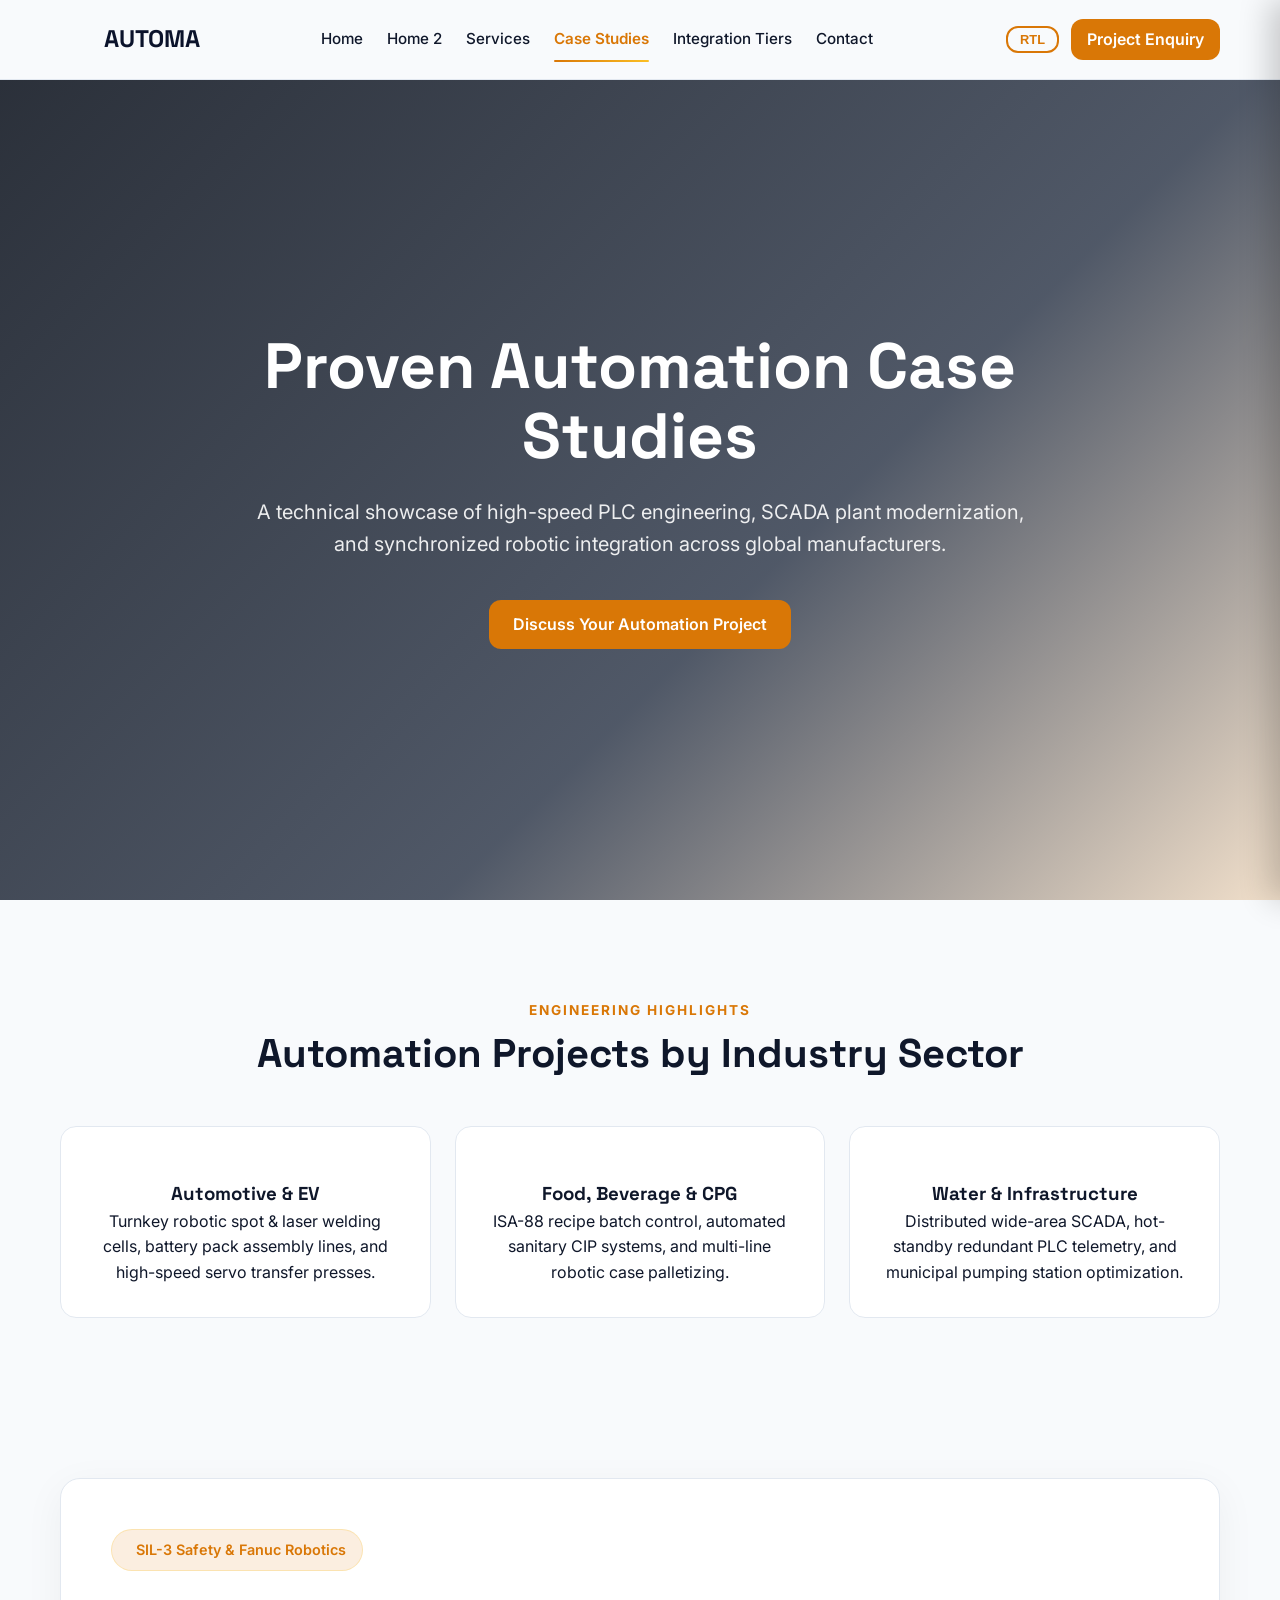
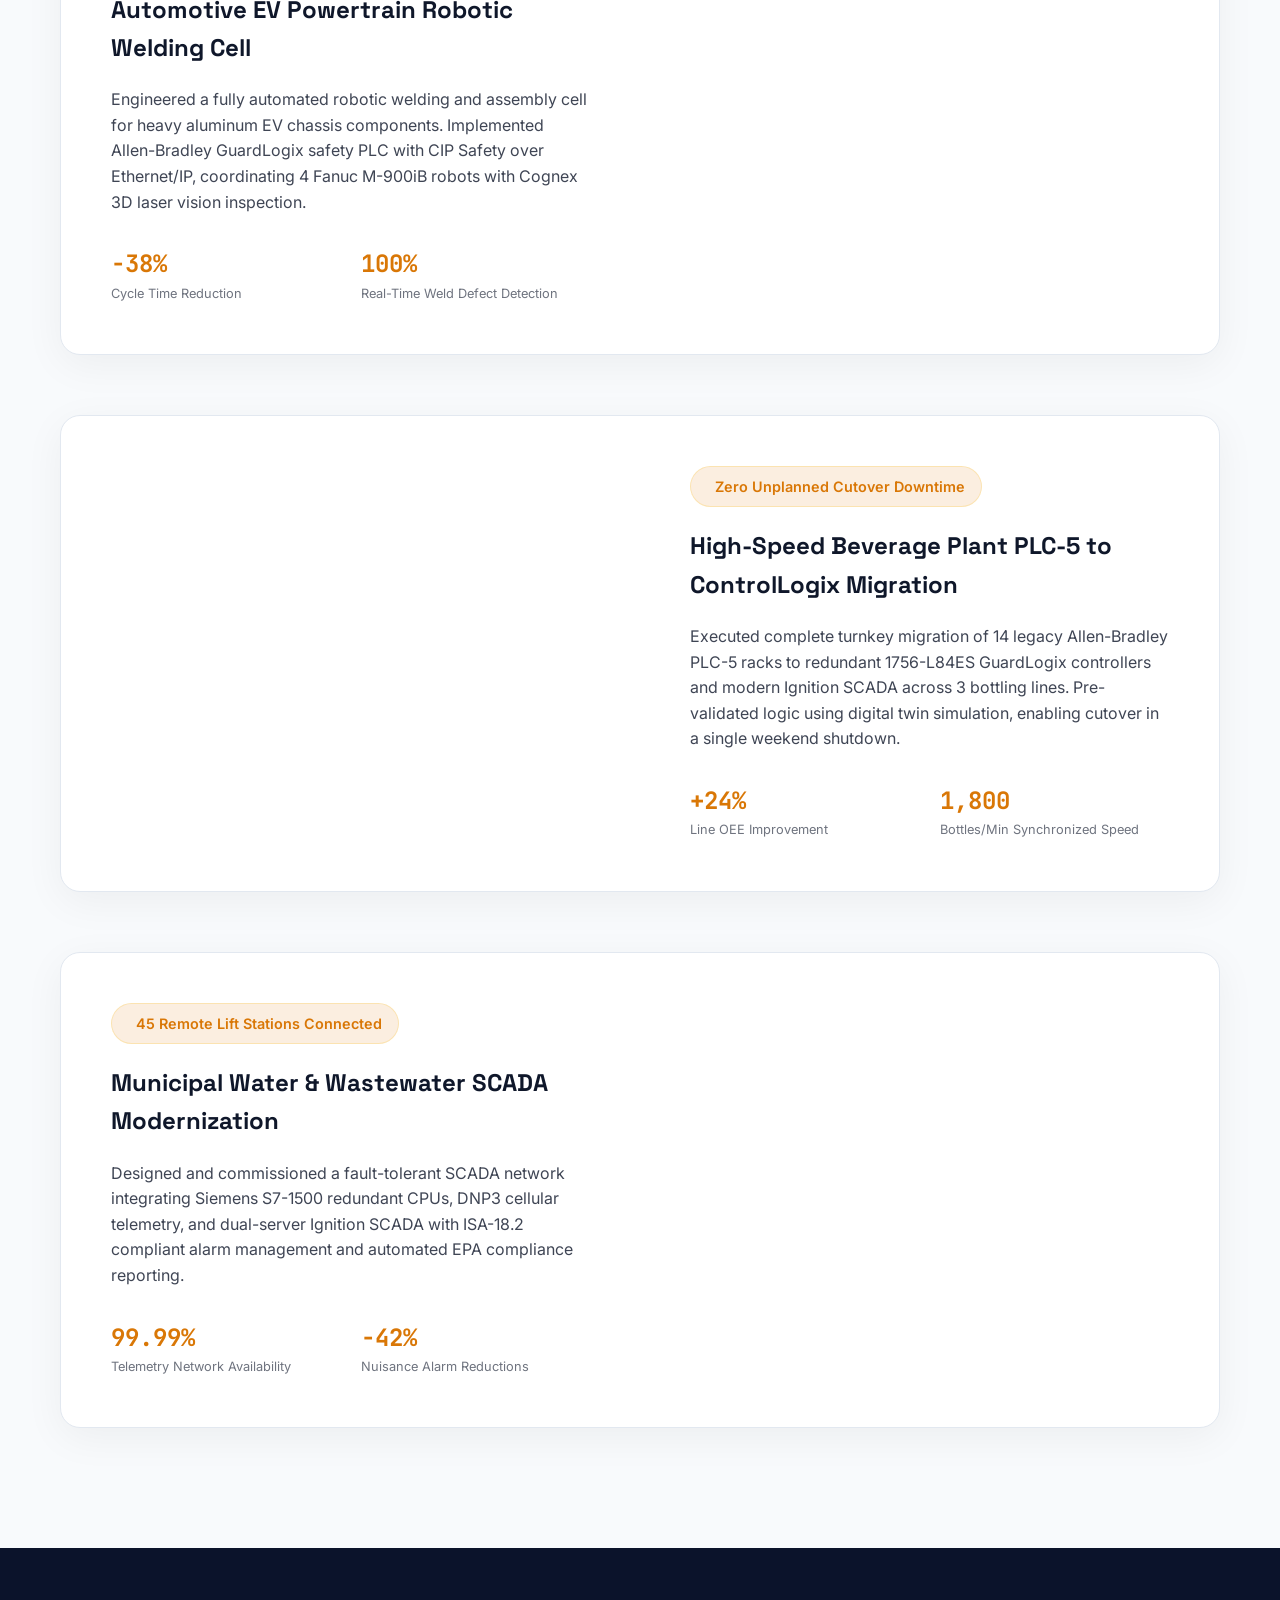
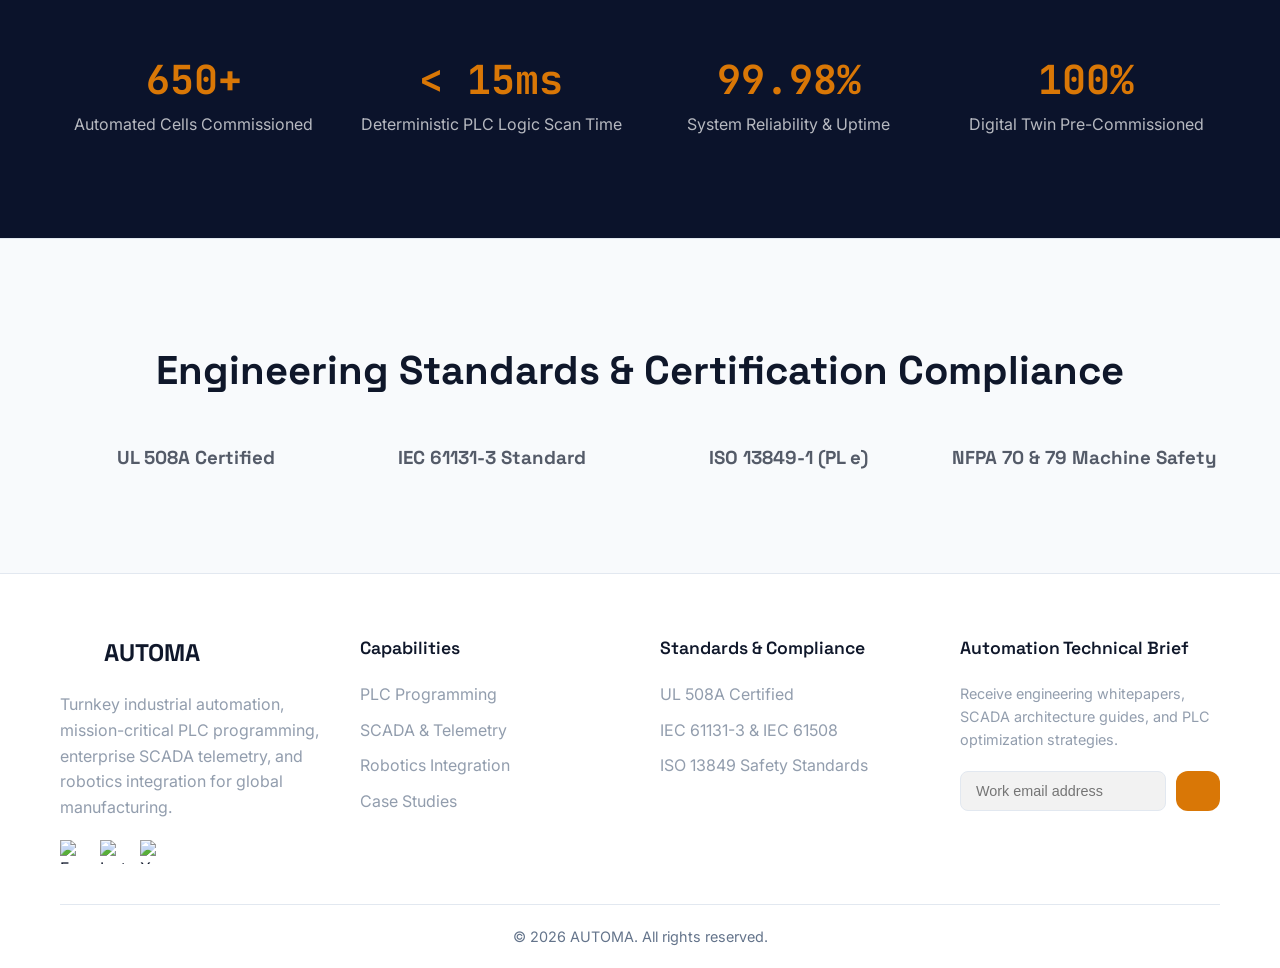
==== case-studies.html @ 33c6a789 "Initial commit" ====
<!DOCTYPE html>
<html lang="en" dir="ltr" data-theme="light">

<head>
    <meta charset="UTF-8">
    <meta name="viewport" content="width=device-width, initial-scale=1.0">
    <title>Case Studies | AUTOMA - PLC Engineering Projects</title>
    <link rel="icon" type="image/svg+xml" href="images/favicon.svg">
    <link rel="alternate icon" type="image/png" href="images/favicon.png">
    <meta name="description"
        content="Explore AUTOMA case studies of industrial automation projects, legacy PLC migrations, SCADA telemetry deployments, and turnkey robotic integration across high-throughput plants.">
    <script src="https://unpkg.com/lucide@latest"></script>
    <link rel="stylesheet" href="css/style.css">
    <link
        href="https://fonts.googleapis.com/css2?family=Inter:wght@400;500;600;700&family=JetBrains+Mono:wght@700&family=Space+Grotesk:wght@500;700&display=swap"
        rel="stylesheet">
    <style>
        .metric-badge {
            display: inline-flex;
            align-items: center;
            gap: 8px;
            padding: 8px 16px;
            background: rgba(217, 119, 6, 0.12);
            color: var(--secondary);
            border: 1px solid rgba(251, 191, 36, 0.25);
            border-radius: 50px;
            font-size: 0.9rem;
            font-weight: 600;
            margin-bottom: 20px;
        }

        .case-card {
            background: var(--card);
            border-radius: 20px;
            border: 1px solid var(--border);
            overflow: hidden;
            display: grid;
            grid-template-columns: 1fr 1fr;
            margin-bottom: 60px;
            box-shadow: 0 10px 40px rgba(0, 0, 0, 0.05);
        }

        .case-content {
            padding: 50px;
        }

        .case-image {
            background-size: cover;
            background-position: center;
            min-height: 350px;
        }

        @media (max-width: 1024px) {
            .case-card {
                grid-template-columns: 1fr;
            }

            .case-content {
                padding: 30px;
            }

            .case-image {
                height: 300px;
            }
        }
    </style>
</head>

<body>
    <header>
        <div class="container nav-container">
            <a href="index.html" class="logo">
                <i data-lucide="cpu" style="color: var(--secondary);"></i>
                <span>AUTOMA</span>
            </a>
            <nav class="nav-links">
                <a href="index.html">Home</a>
                <a href="home2.html">Home 2</a>
                <a href="services.html">Services</a>
                <a href="case-studies.html" aria-current="page">Case Studies</a>
                <a href="pricing.html">Integration Tiers</a>
                <a href="contact.html">Contact</a>
            </nav>
            <div class="nav-actions">
                <button id="theme-toggle" class="toggle-btn"><i data-lucide="moon"></i></button>
                <button id="rtl-toggle" class="btn btn-secondary"
                    style="padding: 4px 12px; font-size: 0.8rem;">RTL</button>
                <a href="contact.html" class="btn btn-primary" style="padding: 8px 16px;">Project Enquiry</a>
            </div>
            <button id="mobile-hamburger" class="hamburger"><i data-lucide="menu"></i></button>
        </div>
    </header>

    <!-- Mobile Navigation -->
    <div id="mobile-nav-overlay" class="mobile-nav-overlay"></div>
    <div id="mobile-nav" class="mobile-nav">
        <button id="mobile-close" class="mobile-close"><i data-lucide="x"></i></button>
        <div class="mobile-nav-links">
            <a href="index.html">Home</a>
            <a href="home2.html">Home 2</a>
            <a href="services.html">Services</a>
            <a href="case-studies.html" aria-current="page">Case Studies</a>
            <a href="pricing.html">Integration Tiers</a>
            <a href="contact.html">Contact</a>
            <div style="display: flex; flex-direction: column; gap: 10px; margin-top: 0; padding-bottom: 4px;">
                <a href="contact.html" class="btn btn-primary">Project Enquiry</a>
            </div>
            <div style="display: flex; gap: 10px; margin-top: 35px;">
                <button id="mobile-theme-toggle" class="btn btn-secondary" style="flex: 1; display: flex; justify-content: center; align-items: center; padding: 10px; border-radius: 8px;">
                    <i data-lucide="moon"></i>
                </button>
                <button id="mobile-rtl-toggle" class="btn btn-secondary" style="margin-top: 0; flex: 1; padding: 10px; font-size: 0.8rem;">RTL</button>
            </div>
        </div>
    </div>

    <main>
        <!-- HERO -->
        <section class="hero"
            style="background-image: url('https://images.unsplash.com/photo-1581092335397-9583fe92d232?auto=format&fit=crop&q=80&w=2070');">
            <div class="hero-overlay"></div>
            <div class="hero-content fade-in">
                <h1>Proven Automation Case Studies</h1>
                <p>A technical showcase of high-speed PLC engineering, SCADA plant modernization, and synchronized robotic integration across global manufacturers.</p>
                <div class="hero-btns">
                    <a href="contact.html" class="btn btn-primary">Discuss Your Automation Project</a>
                </div>
            </div>
        </section>

        <!-- SECTOR HUBS -->
        <section class="reveal" data-animation="zoom-in" style="padding: 100px 0;">
            <div class="container">
                <div class="section-title">
                    <p>ENGINEERING HIGHLIGHTS</p>
                    <h2>Automation Projects by Industry Sector</h2>
                </div>
                <div class="grid grid-flex">
                    <div class="card">
                        <i data-lucide="cpu" size="40" style="color: var(--secondary); margin-bottom: 20px;"></i>
                        <h3>Automotive & EV</h3>
                        <p>Turnkey robotic spot & laser welding cells, battery pack assembly lines, and high-speed servo transfer presses.</p>
                    </div>
                    <div class="card">
                        <i data-lucide="utensils" size="40" style="color: var(--secondary); margin-bottom: 20px;"></i>
                        <h3>Food, Beverage & CPG</h3>
                        <p>ISA-88 recipe batch control, automated sanitary CIP systems, and multi-line robotic case palletizing.</p>
                    </div>
                    <div class="card">
                        <i data-lucide="droplet" size="40" style="color: var(--secondary); margin-bottom: 20px;"></i>
                        <h3>Water & Infrastructure</h3>
                        <p>Distributed wide-area SCADA, hot-standby redundant PLC telemetry, and municipal pumping station optimization.</p>
                    </div>
                </div>
            </div>
        </section>

        <!-- FEATURED PROJECTS -->
        <section>
            <div class="container">
                <!-- Project 1 -->
                <div class="case-card">
                    <div class="case-content mobile-center-text">
                        <span class="metric-badge"><i data-lucide="shield-check" size="16"></i> SIL-3 Safety & Fanuc Robotics</span>
                        <h2 style="margin-bottom: 20px;">Automotive EV Powertrain Robotic Welding Cell</h2>
                        <p style="margin-bottom: 30px; opacity: 0.8;">Engineered a fully automated robotic welding and assembly cell for heavy aluminum EV chassis components. Implemented Allen-Bradley GuardLogix safety PLC with CIP Safety over Ethernet/IP, coordinating 4 Fanuc M-900iB robots with Cognex 3D laser vision inspection.</p>
                        <div class="grid grid-responsive case-metrics" style="gap: 20px;">
                            <div>
                                <h4 style="font-family: var(--font-mono); color: var(--secondary); font-size: 1.5rem;">
                                    -38%</h4>
                                <p style="font-size: 0.8rem; opacity: 0.6;">Cycle Time Reduction</p>
                            </div>
                            <div>
                                <h4 style="font-family: var(--font-mono); color: var(--secondary); font-size: 1.5rem;">
                                    100%</h4>
                                <p style="font-size: 0.8rem; opacity: 0.6;">Real-Time Weld Defect Detection</p>
                            </div>
                        </div>
                    </div>
                    <div class="case-image"
                        style="background-image: url('https://images.unsplash.com/photo-1563770660941-20978e870e26?auto=format&fit=crop&q=80&w=2070');">
                    </div>
                </div>

                <!-- Project 2 -->
                <div class="case-card" style="direction: rtl;">
                    <div class="case-content mobile-center-text" style="direction: ltr;">
                        <span class="metric-badge"><i data-lucide="zap" size="16"></i> Zero Unplanned Cutover Downtime</span>
                        <h2 style="margin-bottom: 20px;">High-Speed Beverage Plant PLC-5 to ControlLogix Migration</h2>
                        <p style="margin-bottom: 30px; opacity: 0.8;">Executed complete turnkey migration of 14 legacy Allen-Bradley PLC-5 racks to redundant 1756-L84ES GuardLogix controllers and modern Ignition SCADA across 3 bottling lines. Pre-validated logic using digital twin simulation, enabling cutover in a single weekend shutdown.</p>
                        <div class="grid grid-responsive case-metrics" style="gap: 20px;">
                            <div>
                                <h4 style="font-family: var(--font-mono); color: var(--secondary); font-size: 1.5rem;">
                                    +24%</h4>
                                <p style="font-size: 0.8rem; opacity: 0.6;">Line OEE Improvement</p>
                            </div>
                            <div>
                                <h4 style="font-family: var(--font-mono); color: var(--secondary); font-size: 1.5rem;">
                                    1,800</h4>
                                <p style="font-size: 0.8rem; opacity: 0.6;">Bottles/Min Synchronized Speed</p>
                            </div>
                        </div>
                    </div>
                    <div class="case-image"
                        style="background-image: url('https://images.unsplash.com/photo-1581091226825-a6a2a5aee158?auto=format&fit=crop&q=80&w=2070');">
                    </div>
                </div>

                <!-- Project 3 -->
                <div class="case-card">
                    <div class="case-content mobile-center-text">
                        <span class="metric-badge"><i data-lucide="activity" size="16"></i> 45 Remote Lift Stations Connected</span>
                        <h2 style="margin-bottom: 20px;">Municipal Water & Wastewater SCADA Modernization</h2>
                        <p style="margin-bottom: 30px; opacity: 0.8;">Designed and commissioned a fault-tolerant SCADA network integrating Siemens S7-1500 redundant CPUs, DNP3 cellular telemetry, and dual-server Ignition SCADA with ISA-18.2 compliant alarm management and automated EPA compliance reporting.</p>
                        <div class="grid grid-responsive case-metrics" style="gap: 20px;">
                            <div>
                                <h4 style="font-family: var(--font-mono); color: var(--secondary); font-size: 1.5rem;">
                                    99.99%</h4>
                                <p style="font-size: 0.8rem; opacity: 0.6;">Telemetry Network Availability</p>
                            </div>
                            <div>
                                <h4 style="font-family: var(--font-mono); color: var(--secondary); font-size: 1.5rem;">
                                    -42%</h4>
                                <p style="font-size: 0.8rem; opacity: 0.6;">Nuisance Alarm Reductions</p>
                            </div>
                        </div>
                    </div>
                    <div class="case-image"
                        style="background-image: url('https://images.unsplash.com/photo-1551288049-bebda4e38f71?auto=format&fit=crop&q=80&w=2070');">
                    </div>
                </div>
            </div>
        </section>

        <!-- METRIC DEEP-DIVE -->
        <section class="reveal" data-animation="fade-left"
            style="background: var(--primary); color: white; padding: 100px 0;">
            <div class="container grid impact-metrics" style="text-align: center; gap: 30px;">
                <div>
                    <h4 style="font-family: var(--font-mono); font-size: 2.5rem; color: var(--secondary);">650+</h4>
                    <p style="opacity: 0.7;">Automated Cells Commissioned</p>
                </div>
                <div>
                    <h4 style="font-family: var(--font-mono); font-size: 2.5rem; color: var(--secondary);">&lt; 15ms</h4>
                    <p style="opacity: 0.7;">Deterministic PLC Logic Scan Time</p>
                </div>
                <div>
                    <h4 style="font-family: var(--font-mono); font-size: 2.5rem; color: var(--secondary);">99.98%</h4>
                    <p style="opacity: 0.7;">System Reliability & Uptime</p>
                </div>
                <div>
                    <h4 style="font-family: var(--font-mono); font-size: 2.5rem; color: var(--secondary);">100%</h4>
                    <p style="opacity: 0.7;">Digital Twin Pre-Commissioned</p>
                </div>
            </div>
        </section>

        <!-- STANDARDS LOGOS / CLOUD -->
        <section class="reveal" data-animation="fade-in" style="padding: 100px 0; border-top: 1px solid var(--border);">
            <div class="container" style="text-align: center;">
                <h2 style="font-size: 2.5rem; margin-bottom: 40px;">Engineering Standards & Certification Compliance</h2>
                <div class="grid media-cloud"
                    style="opacity: 0.7; justify-items: center; text-align: center;">
                    <h3 class="pulse" style="margin: 0;">UL 508A Certified</h3>
                    <h3 class="pulse" style="margin: 0;">IEC 61131-3 Standard</h3>
                    <h3 class="pulse" style="margin: 0;">ISO 13849-1 (PL e)</h3>
                    <h3 class="pulse" style="margin: 0;">NFPA 70 & 79 Machine Safety</h3>
                </div>
            </div>
        </section>
    </main>

    <button id="back-to-top" class="back-to-top" title="Back to Top">
        <i data-lucide="arrow-up"></i>
    </button>

    <footer>
        <div class="container">
            <div class="footer-grid">
                <div>
                    <a href="index.html" class="logo footer-logo" style="margin-bottom: 20px;">
                        <i data-lucide="cpu" style="color: var(--secondary);"></i>
                        <span>AUTOMA</span>
                    </a>
                    <p style="opacity: 0.7; margin-bottom: 20px;">Turnkey industrial automation, mission-critical PLC programming, enterprise SCADA telemetry, and robotics integration for global manufacturing.</p>
                    <div class="footer-socials">
                        <a href="#" class="social-link"><img src="https://cdn.simpleicons.org/facebook"
                                alt="Facebook"></a>
                        <a href="#" class="social-link"><img src="https://cdn.simpleicons.org/instagram"
                                alt="Instagram"></a>
                        <a href="#" class="social-link"><img src="https://cdn.simpleicons.org/x" alt="X"></a>
                        <a href="#" class="social-link"><i data-lucide="linkedin" aria-label="LinkedIn"
                                style="color: var(--footer-text);"></i></a>
                    </div>
                </div>
                <div>
                    <h4>Capabilities</h4>
                    <ul style="margin-top: 20px; opacity: 0.7;">
                        <li style="margin-bottom: 10px;"><a href="services.html">PLC Programming</a></li>
                        <li style="margin-bottom: 10px;"><a href="services.html">SCADA & Telemetry</a></li>
                        <li style="margin-bottom: 10px;"><a href="services.html">Robotics Integration</a></li>
                        <li><a href="case-studies.html">Case Studies</a></li>
                    </ul>
                </div>
                <div>
                    <h4>Standards & Compliance</h4>
                    <ul style="margin-top: 20px; opacity: 0.7;">
                        <li style="margin-bottom: 10px;"><a href="#">UL 508A Certified</a></li>
                        <li style="margin-bottom: 10px;"><a href="#">IEC 61131-3 & IEC 61508</a></li>
                        <li><a href="#">ISO 13849 Safety Standards</a></li>
                    </ul>
                </div>
                <div>
                    <h4>Automation Technical Brief</h4>
                    <p style="margin-top: 20px; opacity: 0.7; font-size: 0.9rem; margin-bottom: 20px;">Receive engineering whitepapers, SCADA architecture guides, and PLC optimization strategies.</p>
                    <form class="newsletter-form">
                        <input type="email" placeholder="Work email address" required>
                        <button type="submit" class="btn btn-primary" title="Subscribe">
                            <i data-lucide="send"></i>
                        </button>
                    </form>
                </div>
            </div>
            <div class="footer-bottom">
                <p>&copy; 2026 AUTOMA. All rights reserved.</p>
            </div>
        </div>
    </footer>
    <script src="js/main.js"></script>
</body>

</html>
---- css/style.css ----
:root {
    /* Industrial Amber & Radiant Golden Color Palette */
    --primary: #0B132B;
    --secondary: #D97706; /* Primary Amber */
    --accent: #FBBF24;    /* Radiant Golden */
    --accent-gradient: linear-gradient(135deg, #D97706, #FBBF24);
    --secondary-hover: #FBBF24;
    --secondary-dark: #B45309;

    /* Light Mode */
    --bg-light: #F8FAFC;
    --text-light: #0F172A;
    --card-light: #FFFFFF;
    --border-light: #E2E8F0;

    /* Dark Mode */
    --bg-dark: #070D18;
    --text-dark: #F1F5F9;
    --card-dark: #0F1A2E;
    --border-dark: #1E2D4A;

    /* Fonts */
    --font-heading: 'Space Grotesk', 'Rajdhani', sans-serif;
    --font-body: 'Inter', sans-serif;
    --font-mono: 'JetBrains Mono', monospace;

    /* Spacing */
    --section-padding: 80px 20px;
    --container-max-width: 1200px;

    /* Defaults (Light Mode initial) */
    --bg: var(--bg-light);
    --text: var(--text-light);
    --card: var(--card-light);
    --border: var(--border-light);

    --transition: all 0.3s ease;

    /* Footer Config */
    --footer-bg: #FFFFFF;
    --footer-text: #0F172A;
    --footer-text-muted: #64748B;
    --footer-logo-color: #0F172A;
    --footer-border: var(--border-light);
    --logo-icon-color: #D97706;
    --icon-filter: none;
}

[data-theme="dark"] {
    --bg: var(--bg-dark);
    --text: var(--text-dark);
    --card: var(--card-dark);
    --border: var(--border-dark);

    /* Footer Config */
    --footer-bg: #070D18;
    --footer-text: #F1F5F9;
    --footer-text-muted: #94A3B8;
    --footer-logo-color: #FFFFFF;
    --footer-border: var(--border-dark);
    --logo-icon-color: var(--secondary);
    --icon-filter: invert(1);
}

[dir="rtl"] {
    direction: rtl;
    text-align: right;
}

* {
    margin: 0;
    padding: 0;
    box-sizing: border-box;
}

html,
body {
    background-color: var(--bg);
    color: var(--text);
    font-family: var(--font-body);
    line-height: 1.6;
    transition: var(--transition);
    overflow-x: hidden;
    width: 100%;
}

h1,
h2,
h3,
h4,
h5,
h6 {
    font-family: var(--font-heading);
    font-weight: 700;
    overflow-wrap: break-word;
    /* Prevent text overflow */
}

a {
    text-decoration: none;
    color: inherit;
    transition: var(--transition);
}

ul {
    list-style: none;
}

.container {
    max-width: var(--container-max-width);
    margin: 0 auto;
    padding: 0 20px;
    width: 100%;
}

/* --- BUTTONS --- */
.btn {
    display: inline-flex;
    align-items: center;
    justify-content: center;
    padding: 12px 24px;
    border-radius: 12px;
    font-weight: 600;
    cursor: pointer;
    transition: var(--transition);
    border: none;
    font-size: 1rem;
    gap: 8px;
    max-width: 100%;
    /* Ensure buttons don't overflow */
}

/* ... rest of buttons ... */
.btn-primary {
    background: var(--secondary);
    color: #FFFFFF;
}

.btn-primary:hover {
    transform: translateY(-2px);
    box-shadow: 0 4px 15px rgba(217, 119, 6, 0.45);
    background: var(--secondary-dark);
    color: #FFFFFF;
}

.btn-secondary {
    background: transparent;
    border: 2px solid var(--secondary);
    color: var(--secondary);
}

.btn-secondary:hover {
    background-color: var(--secondary);
    border-color: var(--secondary);
    color: #FFFFFF;
    box-shadow: 0 4px 15px rgba(217, 119, 6, 0.35);
}

/* --- GRID SYSTEM --- */
.grid {
    display: grid;
    gap: 24px;
    width: 100%;
}

@media (min-width: 1024px) {
    .grid-flex {
        grid-template-columns: repeat(auto-fit, minmax(280px, 1fr));
    }
}

@media (min-width: 768px) {
    .grid-responsive {
        grid-template-columns: 1fr 1fr;
    }
}

@media (max-width: 767px) {
    .grid-responsive {
        grid-template-columns: 1fr;
    }
}

/* --- CARD SYSTEM --- */
.card {
    background: var(--card);
    border: 1px solid var(--border);
    padding: 32px;
    border-radius: 16px;
    display: flex;
    flex-direction: column;
    align-items: center;
    justify-content: center;
    text-align: center;
    transition: var(--transition);
    width: 100%;
}

.card-img {
    width: 100%;
    height: 250px;
    object-fit: cover;
    border-radius: 12px;
    margin-bottom: 20px;
}

.card:hover {
    transform: translateY(-5px);
    border-color: var(--secondary);
}

.card-exception {
    align-items: flex-start;
    text-align: left;
}

/* --- HEADER --- */
header {
    position: fixed;
    top: 0;
    left: 0;
    width: 100%;
    z-index: 2000;
    background: var(--bg);
    border-bottom: 1px solid var(--border);
    height: 80px;
    display: flex;
    align-items: center;
    backdrop-filter: blur(10px);
}

body {
    padding-top: 80px;
}

body.auth-body {
    padding-top: 0;
    overflow: hidden;
}

.nav-container {
    display: flex;
    justify-content: space-between;
    align-items: center;
    width: 100%;
    gap: 15px;
}

.logo {
    display: flex;
    align-items: center;
    gap: 12px;
    font-family: var(--font-heading);
    font-weight: 800;
    font-size: 1.5rem;
    color: var(--primary);
    white-space: nowrap;
}

.logo i {
    color: var(--logo-icon-color, var(--secondary)) !important;
    width: 32px;
    height: 32px;
    stroke-width: 2.5px;
}

[data-theme="light"] .logo-accent i {
    color: var(--secondary) !important;
}



@media (max-width: 1024px) {
    .logo {
        font-size: 1.3rem;
    }
}

@media (max-width: 768px) {
    .logo {
        font-size: 1.2rem;
    }
}

[data-theme="dark"] .logo {
    color: var(--secondary);
}

.nav-links {
    display: flex;
    gap: 24px;
    align-items: center;
}

.nav-links a {
    font-weight: 500;
    font-size: 0.95rem;
    white-space: nowrap;
}

.nav-links a:not(.btn):hover {
    color: var(--secondary);
}

.nav-links a[aria-current="page"] {
    color: var(--secondary);
    font-weight: 600;
    position: relative;
    white-space: nowrap;
}

.nav-links a[aria-current="page"]::after {
    content: "";
    position: absolute;
    left: 0;
    right: 0;
    bottom: -10px;
    height: 2px;
    border-radius: 2px;
    background: linear-gradient(90deg, #D97706, #FBBF24);
}

.nav-actions {
    display: flex;
    align-items: center;
    gap: 12px;
    white-space: nowrap;
}

.nav-actions .btn {
    white-space: nowrap;
}

.toggle-btn {
    background: transparent;
    border: none;
    cursor: pointer;
    color: var(--text);
    font-size: 1.25rem;
    display: flex;
    align-items: center;
    justify-content: center;
    transition: var(--transition);
}

.toggle-btn:hover {
    color: var(--secondary);
}

/* --- MOBILE MENU --- */
.mobile-nav-overlay {
    position: fixed;
    top: 0;
    left: 0;
    width: 100%;
    height: 100%;
    background: rgba(0, 0, 0, 0.5);
    z-index: 1500;
    display: none;
    backdrop-filter: blur(5px);
}

.mobile-nav-overlay.active {
    display: block;
}

.hamburger {
    display: none;
    background: transparent;
    border: none;
    cursor: pointer;
    color: var(--text);
    font-size: 1.5rem;
    padding: 10px;
    margin-right: -10px;
    z-index: 1100;
}

.mobile-nav {
    position: fixed;
    top: 0;
    right: 0;
    width: min(300px, 80%);
    height: 100vh;
    background: var(--bg);
    border-left: 1px solid var(--border);
    z-index: 2001;
    padding: 24px 24px 40px 24px; /* Extra bottom padding so last button border is never clipped */
    display: flex;
    flex-direction: column;
    gap: 15px;
    overflow-y: auto;
    transform: translateX(100%);
    transition: transform 0.3s cubic-bezier(0.4, 0, 0.2, 1);
    box-shadow: -10px 0 30px rgba(0, 0, 0, 0.2);
    text-align: center;
}

.mobile-nav.active {
    transform: translateX(0);
}

.mobile-nav-links {
    display: flex;
    flex-direction: column;
    gap: 15px;
    margin-top: 0;
    width: 100%;
    flex-shrink: 0;
}

.mobile-nav-links a {
    font-size: 1.1rem;
    font-weight: 500;
    padding: 12px 16px;
    border-radius: 12px;
    color: var(--text);
    transition: var(--transition);
}

.mobile-nav-links a:hover,
.mobile-nav-links a[aria-current="page"] {
    background: var(--card);
    color: var(--secondary);
}

.mobile-nav-links a[aria-current="page"] {
    background: var(--card);
    color: var(--secondary);
}

.mobile-nav-links a:last-child {
    border-bottom: none;
}

.mobile-close {
    align-self: flex-end;
    background: transparent;
    border: none;
    font-size: 1.5rem;
    color: var(--text);
    cursor: pointer;
    padding: 10px;
}

@media (max-width: 1024px) {

    .nav-links,
    .nav-actions {
        display: none !important;
    }

    .hamburger {
        display: flex !important;
        align-items: center;
        justify-content: center;
    }

    /* Login button: reduced height + bottom border fix — hamburger menu only */
    .mobile-nav-links .btn.btn-secondary {
        padding-top: 8px;
        padding-bottom: 8px;
        margin-bottom: 10px;
    }
}

/* --- HERO SECTION --- */
.hero {
    min-height: calc(100vh - 80px);
    position: relative;
    display: flex;
    align-items: center;
    justify-content: center;
    padding: 60px 20px;
    background-size: cover;
    background-position: center;
    color: white;
    width: 100%;
}

.hero-overlay {
    position: absolute;
    top: 0;
    left: 0;
    width: 100%;
    height: 100%;
    background: linear-gradient(135deg, rgba(7, 13, 24, 0.85) 0%, rgba(15, 26, 46, 0.72) 60%, rgba(217, 119, 6, 0.20) 100%);
}

.hero-content {
    position: relative;
    z-index: 1;
    max-width: 100%;
    width: 800px;
    text-align: center;
}

.hero h1 {
    font-size: clamp(2rem, 8vw, 4rem);
    margin-bottom: 24px;
    line-height: 1.1;
}

.hero p {
    font-size: clamp(1rem, 2vw, 1.25rem);
    margin-bottom: 40px;
    opacity: 0.9;
}

.hero-btns {
    display: flex;
    gap: 16px;
    justify-content: center;
    flex-wrap: wrap;
}

@media (max-width: 480px) {
    .hero-btns .btn {
        width: 100%;
    }
}

/* --- SECTIONS --- */
section {
    padding: 60px 20px;
    width: 100%;
}

.section-title {
    text-align: center;
    margin-bottom: 40px;
}

.section-title h2 {
    font-size: clamp(1.75rem, 5vw, 2.5rem);
    margin-bottom: 16px;
}

.section-title p {
    color: var(--secondary);
    text-transform: uppercase;
    letter-spacing: 2px;
    font-weight: 700;
    font-size: 0.85rem;
}

/* --- FAQ ACCORDION DROPDOWN --- */
.faq-accordion {
    max-width: 850px;
    margin: 0 auto;
    display: flex;
    flex-direction: column;
    gap: 16px;
    width: 100%;
}

.faq-item {
    background: var(--bg);
    border: 1px solid var(--border);
    border-radius: 16px;
    overflow: hidden;
    transition: var(--transition);
}

.faq-item:hover {
    border-color: var(--secondary);
}

.faq-item.active {
    border-color: var(--secondary);
    box-shadow: 0 4px 20px rgba(217, 119, 6, 0.12);
}

.faq-question {
    width: 100%;
    padding: 22px 24px;
    display: flex;
    justify-content: space-between;
    align-items: center;
    background: transparent;
    border: none;
    cursor: pointer;
    font-family: var(--font-heading);
    font-size: 1.1rem;
    font-weight: 700;
    color: var(--text);
    text-align: left;
    gap: 16px;
    transition: var(--transition);
}

[dir="rtl"] .faq-question {
    text-align: right;
}

.faq-question:hover,
.faq-item.active .faq-question {
    color: var(--secondary);
}

.faq-icon {
    flex-shrink: 0;
    width: 22px;
    height: 22px;
    transition: transform 0.3s cubic-bezier(0.4, 0, 0.2, 1);
    color: var(--secondary);
}

.faq-item.active .faq-icon {
    transform: rotate(180deg);
}

.faq-answer {
    max-height: 0;
    overflow: hidden;
    transition: max-height 0.35s cubic-bezier(0.4, 0, 0.2, 1);
}

.faq-item.active .faq-answer {
    max-height: 300px;
}

.faq-answer-inner {
    padding: 0 24px 24px 24px;
    color: var(--text);
    opacity: 0.85;
    line-height: 1.75;
    font-size: 0.98rem;
    border-top: 1px solid rgba(217, 119, 6, 0.1);
    padding-top: 16px;
}

/* --- STANDARDS COMPLIANCE GRID --- */
.standards-grid {
    display: grid;
    grid-template-columns: repeat(3, 1fr);
    gap: 24px;
    width: 100%;
}

.standards-grid .card:nth-child(4) {
    grid-column: 2;
}

.standards-card {
    padding: 32px 24px;
    display: flex;
    flex-direction: column;
    align-items: center;
    text-align: center;
    justify-content: center;
}

.standards-card .icon-box {
    width: 52px;
    height: 52px;
    background: rgba(217, 119, 6, 0.12);
    color: var(--secondary);
    border-radius: 14px;
    display: flex;
    align-items: center;
    justify-content: center;
    margin: 0 auto 16px auto;
}

.standards-card .badge-pill {
    display: inline-flex;
    align-items: center;
    gap: 6px;
    font-size: 0.75rem;
    font-weight: 700;
    color: var(--secondary);
    background: rgba(217, 119, 6, 0.1);
    padding: 4px 12px;
    border-radius: 6px;
    margin: 0 auto 12px auto;
}

@media (max-width: 1024px) {
    .standards-grid {
        grid-template-columns: repeat(2, 1fr);
        gap: 20px;
    }
    .standards-grid .card:nth-child(4) {
        grid-column: auto;
    }
    .standards-card {
        align-items: center !important;
        text-align: center !important;
        justify-content: center !important;
    }
}

@media (max-width: 640px) {
    .standards-grid {
        grid-template-columns: 1fr;
    }
    .standards-grid .card:nth-child(4) {
        grid-column: auto;
    }
}

/* --- FOOTER --- */
footer {
    background: var(--footer-bg);
    color: var(--footer-text);
    border-top: 1px solid var(--footer-border);
    padding: 60px 0 20px;
    width: 100%;
}

.footer-logo {
    color: var(--footer-logo-color) !important;
}

.footer-grid {
    display: grid;
    grid-template-columns: repeat(auto-fit, minmax(150px, 1fr));
    gap: 40px;
    margin-bottom: 40px;
}

footer h4 {
    color: var(--footer-text);
    font-size: 1.1rem;
    font-weight: 600;
}

footer p,
footer ul {
    color: var(--footer-text-muted);
}

footer ul a {
    color: var(--footer-text-muted);
    transition: var(--transition);
}

footer ul a:hover {
    color: var(--secondary);
}

.footer-socials {
    display: flex;
    gap: 16px;
    align-items: center;
}

.social-link {
    display: flex;
    align-items: center;
    justify-content: center;
    transition: var(--transition);
}

.social-link i {
    width: 24px;
    height: 24px;
    color: var(--footer-text);
}

.social-link img {
    width: 24px;
    height: 24px;
    object-fit: contain;
}

[data-theme="dark"] .footer-socials img[src*="/x"] {
    filter: invert(1);
}

.social-link:hover {
    transform: translateY(-3px);
    opacity: 0.8;
}

.footer-bottom {
    border-top: 1px solid var(--footer-border) !important;
    padding-top: 20px;
    text-align: center;
    color: var(--footer-text-muted) !important;
    font-size: 0.9rem;
}

.impact-metrics, .media-cloud {
    grid-template-columns: repeat(4, 1fr);
}

@media (max-width: 1024px) {
    .impact-metrics, .media-cloud {
        grid-template-columns: 1fr 1fr;
        justify-items: center;
        gap: 40px 20px;
    }
}

@media (max-width: 500px) {
    .impact-metrics, .media-cloud {
        grid-template-columns: 1fr;
    }
}

.dashboard-layout {
    display: flex;
    min-height: 100vh;
    width: 100%;
}

.sidebar {
    width: 280px;
    background: var(--card);
    border-right: 1px solid var(--border);
    position: fixed;
    height: 100vh;
    padding: 24px;
    display: flex;
    flex-direction: column;
    left: 0;
    transition: transform 0.3s ease;
    z-index: 1100;
}

.main-content {
    flex: 1;
    margin-left: 280px;
    padding: 40px;
    background: var(--bg);
    width: calc(100% - 280px);
}

@media (max-width: 1024px) {
    .sidebar {
        transform: translateX(-100%);
    }

    .sidebar.active {
        transform: translateX(0);
    }

    .main-content {
        margin-left: 0;
        padding: 20px;
        width: 100%;
    }

    .sidebar-overlay {
        display: none;
        position: fixed;
        top: 0;
        left: 0;
        width: 100%;
        height: 100%;
        background: rgba(0, 0, 0, 0.5);
        z-index: 1050;
    }

    .sidebar-overlay.active {
        display: block;
    }
}

.metrics-grid {
    display: grid;
    grid-template-columns: repeat(auto-fit, minmax(180px, 1fr));
    gap: 24px;
    margin-bottom: 40px;
}

.metric-card {
    background: var(--card);
    padding: 24px;
    border-radius: 12px;
    border-left: 4px solid var(--secondary);
}

.metric-value {
    font-family: var(--font-mono);
    font-size: 1.75rem;
    font-weight: 700;
}

/* --- ANIMATIONS --- */
@keyframes fadeInUp {
    from {
        opacity: 0;
        transform: translateY(20px);
    }

    to {
        opacity: 1;
        transform: translateY(0);
    }
}

@keyframes fadeInLeft {
    from {
        opacity: 0;
        transform: translateX(-30px);
    }

    to {
        opacity: 1;
        transform: translateX(0);
    }
}

@keyframes fadeInRight {
    from {
        opacity: 0;
        transform: translateX(30px);
    }

    to {
        opacity: 1;
        transform: translateX(0);
    }
}

@keyframes zoomIn {
    from {
        opacity: 0;
        transform: scale(0.95);
    }

    to {
        opacity: 1;
        transform: scale(1);
    }
}

@keyframes pulse {
    0% {
        transform: scale(1);
    }

    50% {
        transform: scale(1.02);
    }

    100% {
        transform: scale(1);
    }
}

.fade-in {
    animation: fadeInUp 0.8s ease forwards;
}

.fade-left {
    animation: fadeInLeft 0.8s ease forwards;
}

.fade-right {
    animation: fadeInRight 0.8s ease forwards;
}

.zoom-in {
    animation: zoomIn 0.8s ease forwards;
}

.pulse {
    animation: pulse 2s infinite ease-in-out;
}

.reveal {
    opacity: 0;
}

/* --- NEWSLETTER --- */
.newsletter-form {
    display: flex;
    gap: 10px;
}

.newsletter-form input {
    flex: 1;
    background: rgba(0, 0, 0, 0.05);
    border: 1px solid var(--border);
    padding: 10px 15px;
    border-radius: 8px;
    color: var(--text);
    font-size: 0.9rem;
    min-width: 150px;
}

[data-theme="dark"] .newsletter-form input {
    background: rgba(255, 255, 255, 0.05);
    color: white;
}

.newsletter-form input:focus {
    outline: none;
    border-color: var(--secondary);
    background: rgba(255, 255, 255, 0.1);
}

.newsletter-form .btn {
    padding: 10px !important;
    min-width: 44px;
}

.newsletter-form .btn i {
    width: 20px;
    height: 20px;
}

/* --- BACK TO TOP --- */
.back-to-top {
    position: fixed;
    bottom: 30px;
    right: 30px;
    width: 50px;
    height: 50px;
    background: var(--secondary);
    color: #FFFFFF;
    border: none;
    border-radius: 50%;
    display: flex;
    align-items: center;
    justify-content: center;
    cursor: pointer;
    z-index: 1000;
    opacity: 0;
    visibility: hidden;
    transition: var(--transition);
    box-shadow: 0 4px 15px rgba(217, 119, 6, 0.45);
}

.back-to-top.visible {
    opacity: 1;
    visibility: visible;
}

.back-to-top:hover {
    transform: translateY(-5px);
    background: linear-gradient(135deg, #D97706, #FBBF24);
    color: #FFFFFF;
    box-shadow: 0 6px 20px rgba(251, 191, 36, 0.5);
}

@media (max-width: 1024px) {
    .about-content {
        text-align: center;
        margin-bottom: 40px;
    }
    
    .about-content ul {
        display: block;
        width: fit-content;
        margin: 0 auto 30px auto;
        text-align: left;
    }
    
    .about-content li {
        justify-content: flex-start;
    }

    .about-content .btn {
        display: inline-block;
        margin: 0 auto;
    }

    .vision-text, .exec-text, .mobile-center-text {
        text-align: center;
        margin: 20px 0;
    }

    .card-exception {
        text-align: center;
        display: flex;
        flex-direction: column;
        align-items: center;
    }

    .card-exception ul {
        display: inline-block;
        text-align: left;
        margin: 0 auto 30px auto;
    }

    .case-metrics > div {
        text-align: center;
    }

    .pricing-header-content {
        text-align: center;
        width: 100%;
    }

    .pricing-card {
        align-items: center;
        text-align: center;
    }

    .features-list {
        text-align: left;
        width: 100%;
    }
}

@media (max-width: 768px) {
    .back-to-top {
        bottom: 20px;
        right: 20px;
        width: 40px;
        height: 40px;
    }
}


/* Responsive Footer Overrides */
@media (max-width: 1024px) {
    footer .footer-grid {
        grid-template-columns: 1fr !important;
        text-align: center;
        gap: 40px;
    }

    footer .footer-logo {
        justify-content: center;
    }

    footer .footer-socials {
        justify-content: center;
    }

    footer .newsletter-form {
        justify-content: center;
    }

    footer ul {
        padding: 0;
        text-align: center;
    }
    
    footer .container > div {
        display: flex;
        flex-direction: column;
        align-items: center;
    }
}

/* --- AUTH PAGES BRANDING --- */
.auth-header .logo {
    font-size: 2rem !important;
}

.auth-header h2 {
    font-size: 1.5rem !important;
    margin-top: 10px;
}

@media (max-width: 1024px) {
    .auth-header .logo {
        font-size: 1.9rem !important;
    }

    .auth-header h2 {
        font-size: 1.4rem !important;
    }
}

@media (max-width: 768px) {
    .auth-header .logo {
        font-size: 1.8rem !important;
    }

    .auth-header h2 {
        font-size: 1.3rem !important;
    }
}

/* --- DARK MODE CONTRAST --- */
[data-theme="dark"] .footer-socials a,
[data-theme="dark"] .contact-social a {
    color: #FFFFFF !important;
}

[data-theme="dark"] .footer-socials a i,
[data-theme="dark"] .contact-social a svg {
    color: #FFFFFF !important;
    fill: #FFFFFF !important;
}

[data-theme="dark"] .social-link i {
    color: #FFFFFF !important;
}

/* Specific fix for X icon image which is a static IMG from CDN */
[data-theme="dark"] .footer-socials .social-link img[alt="X"],
[data-theme="dark"] .contact-social .social-link img[alt="X"] {
    filter: invert(1) brightness(10) !important;
}
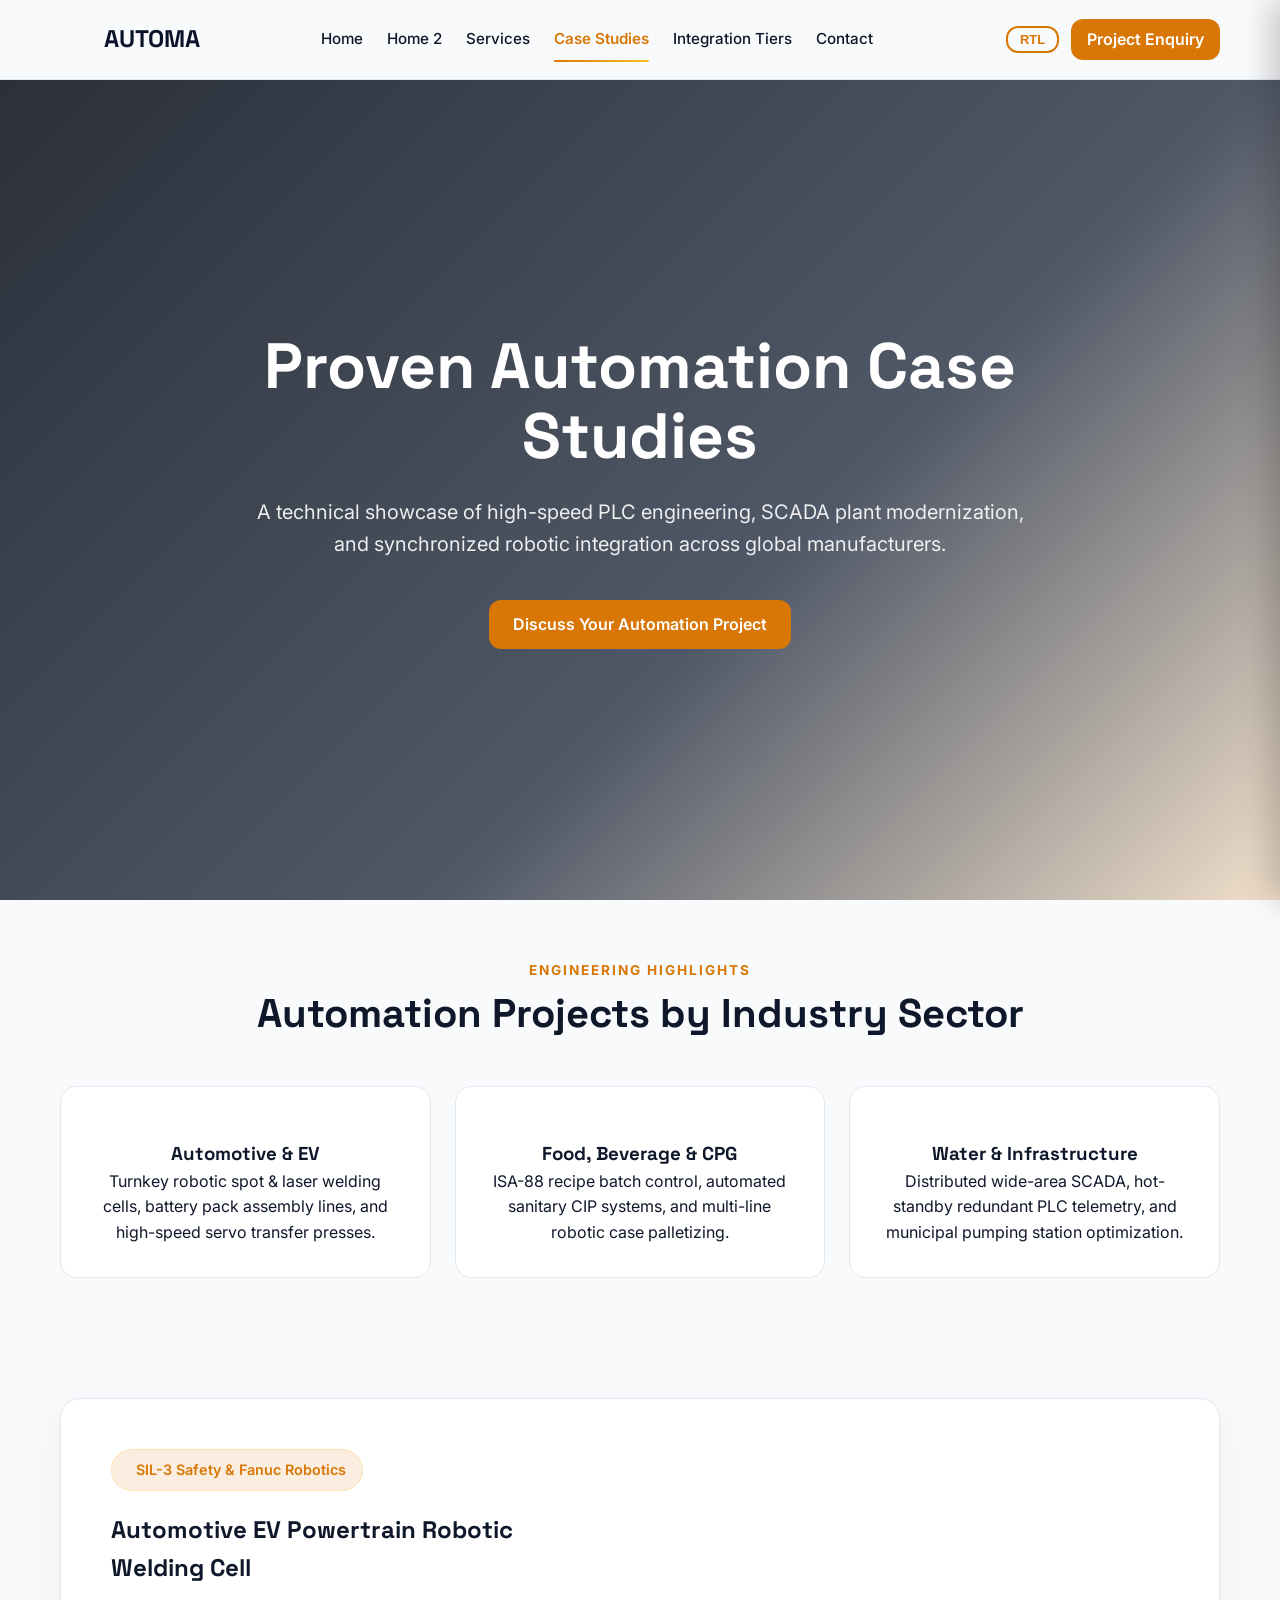
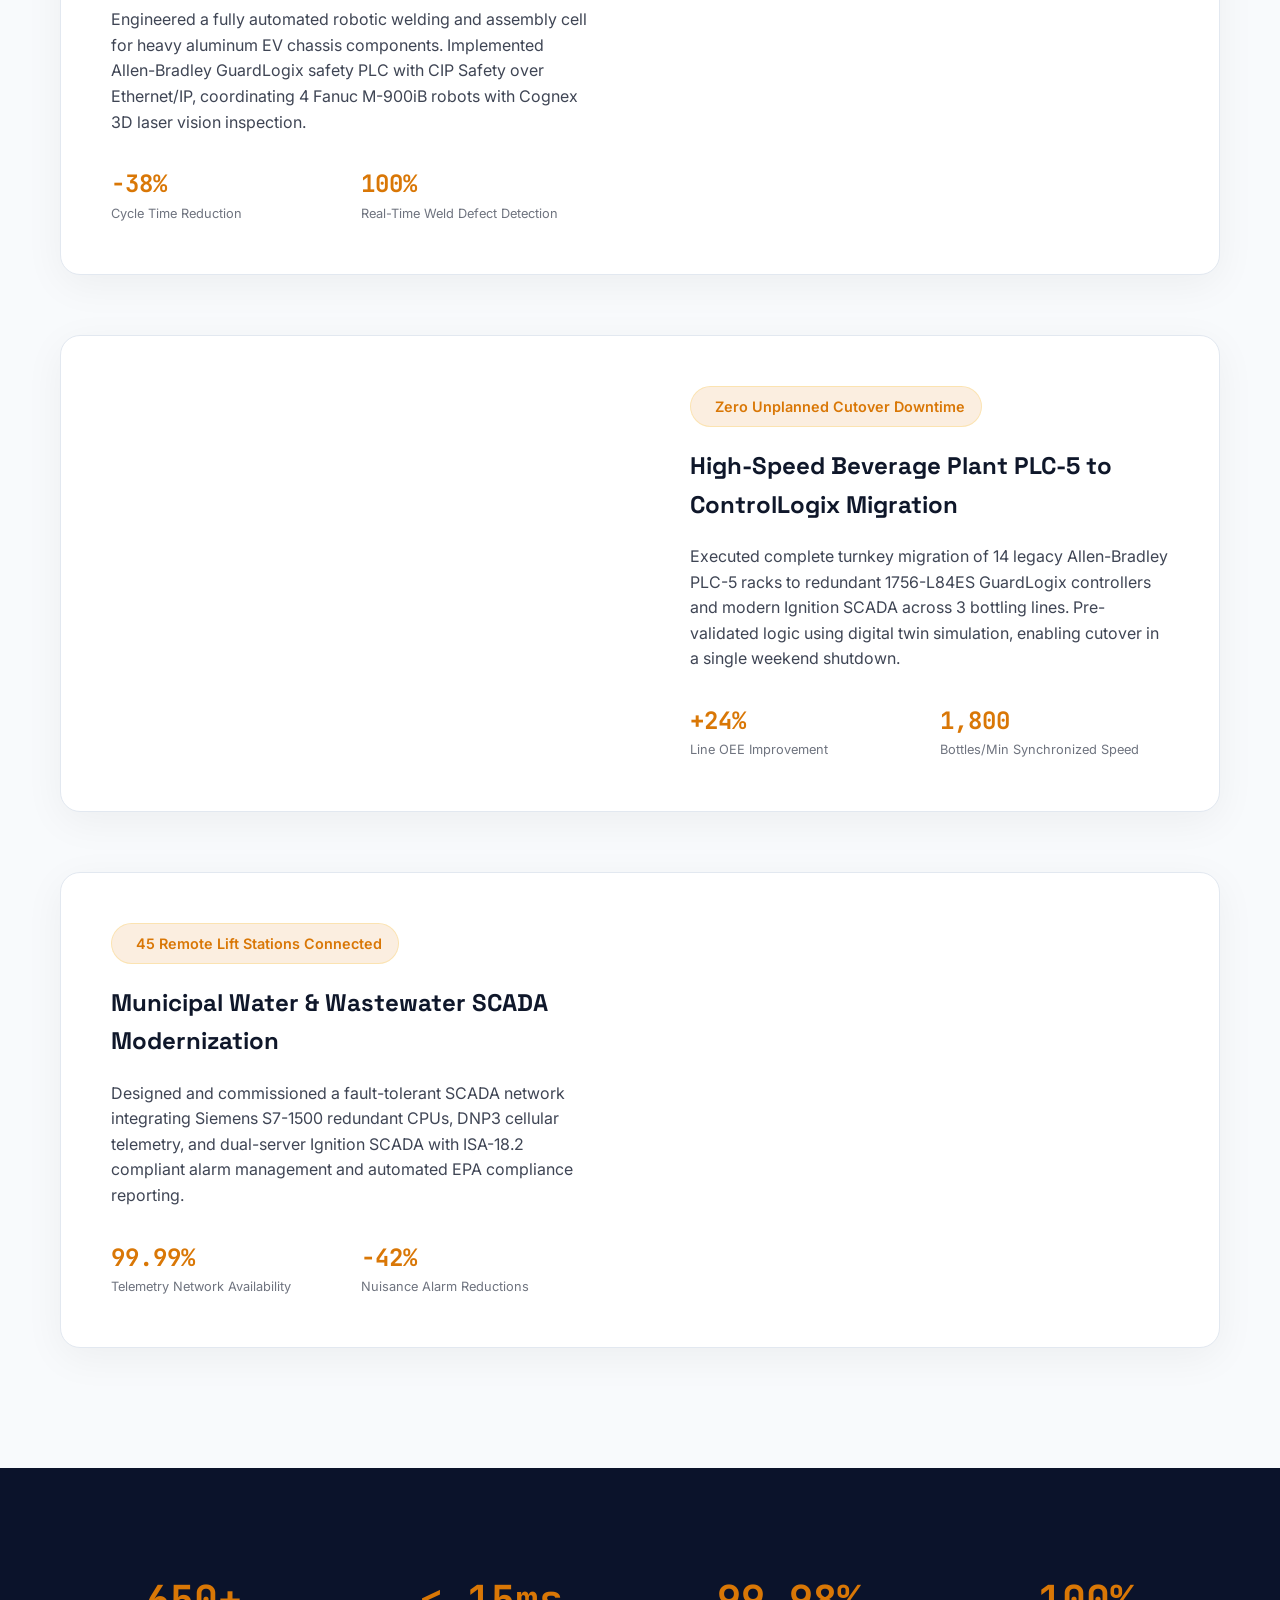
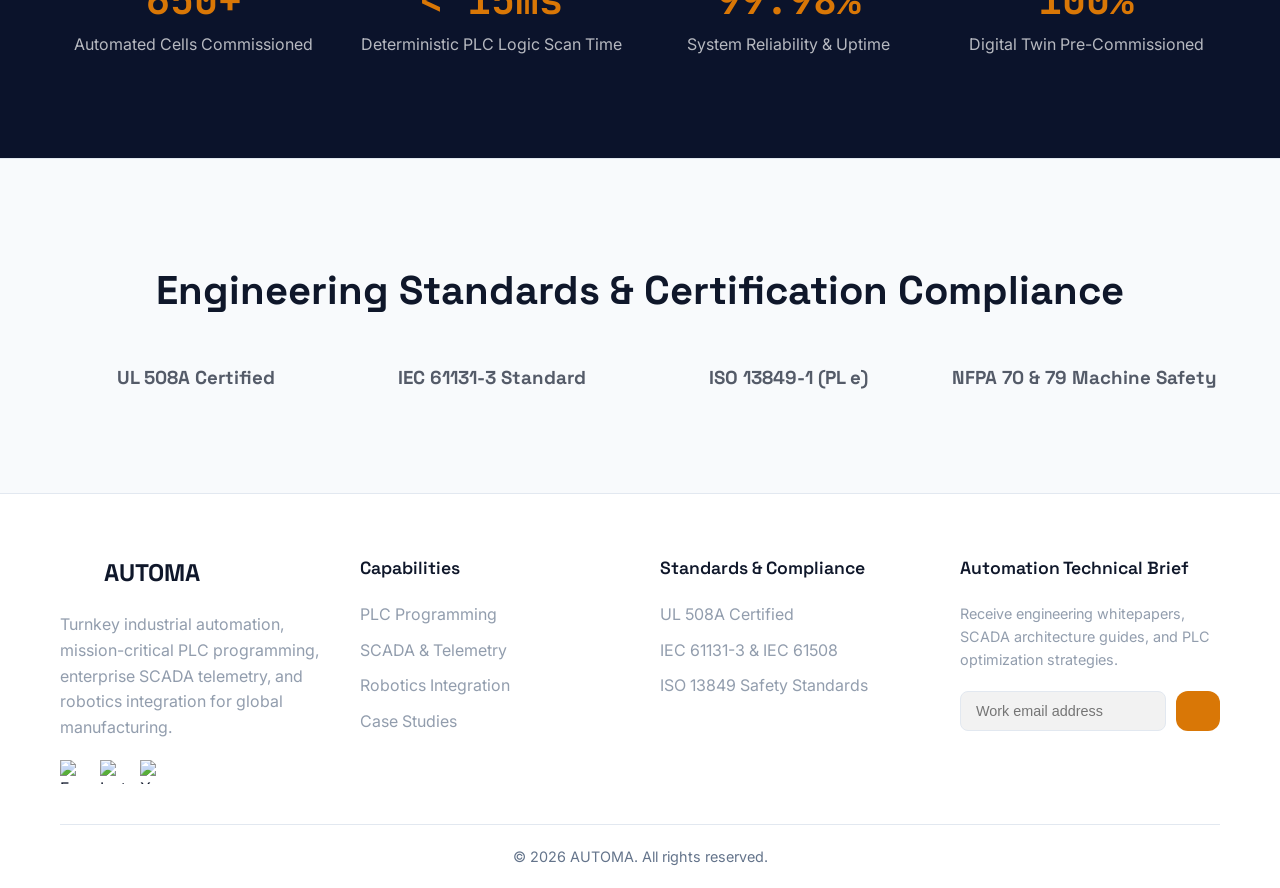
==== commit bce84e9a: "Fix mobile & tablet responsiveness, hero background framing, protocol alignment, and certification b" ====
--- a/case-studies.html
+++ b/case-studies.html
@@ -129,7 +129,7 @@
         </section>
 
         <!-- SECTOR HUBS -->
-        <section class="reveal" data-animation="zoom-in" style="padding: 100px 0;">
+        <section class="reveal" data-animation="zoom-in">
             <div class="container">
                 <div class="section-title">
                     <p>ENGINEERING HIGHLIGHTS</p>
--- a/css/style.css
+++ b/css/style.css
@@ -514,6 +514,28 @@
     flex-wrap: wrap;
 }
 
+@media (max-width: 1024px) {
+    .hero {
+        min-height: auto;
+        padding: 70px 20px 50px;
+        background-position: center center;
+    }
+    .hero-overlay {
+        background: linear-gradient(180deg, rgba(7, 13, 24, 0.78) 0%, rgba(15, 26, 46, 0.68) 50%, rgba(7, 13, 24, 0.82) 100%);
+    }
+}
+
+@media (max-width: 768px) {
+    .hero {
+        min-height: auto;
+        padding: 55px 16px 40px;
+        background-position: center center;
+    }
+    .hero-overlay {
+        background: linear-gradient(180deg, rgba(7, 13, 24, 0.80) 0%, rgba(15, 26, 46, 0.70) 50%, rgba(7, 13, 24, 0.85) 100%);
+    }
+}
+
 @media (max-width: 480px) {
     .hero-btns .btn {
         width: 100%;
@@ -661,6 +683,34 @@
     align-items: center;
     justify-content: center;
     margin: 0 auto 16px auto;
+}
+
+.standards-img-box {
+    width: 76px;
+    height: 76px;
+    margin: 0 auto 16px auto;
+    display: flex;
+    align-items: center;
+    justify-content: center;
+    border-radius: 16px;
+    overflow: hidden;
+    background: rgba(217, 119, 6, 0.08);
+    border: 1px solid rgba(217, 119, 6, 0.25);
+    box-shadow: 0 8px 20px rgba(0, 0, 0, 0.15);
+    transition: transform 0.3s ease, box-shadow 0.3s ease, border-color 0.3s ease;
+}
+
+.standards-card:hover .standards-img-box {
+    transform: translateY(-3px) scale(1.05);
+    box-shadow: 0 12px 24px rgba(217, 119, 6, 0.22);
+    border-color: var(--secondary);
+}
+
+.standards-img {
+    width: 100%;
+    height: 100%;
+    object-fit: cover;
+    display: block;
 }
 
 .standards-card .badge-pill {
